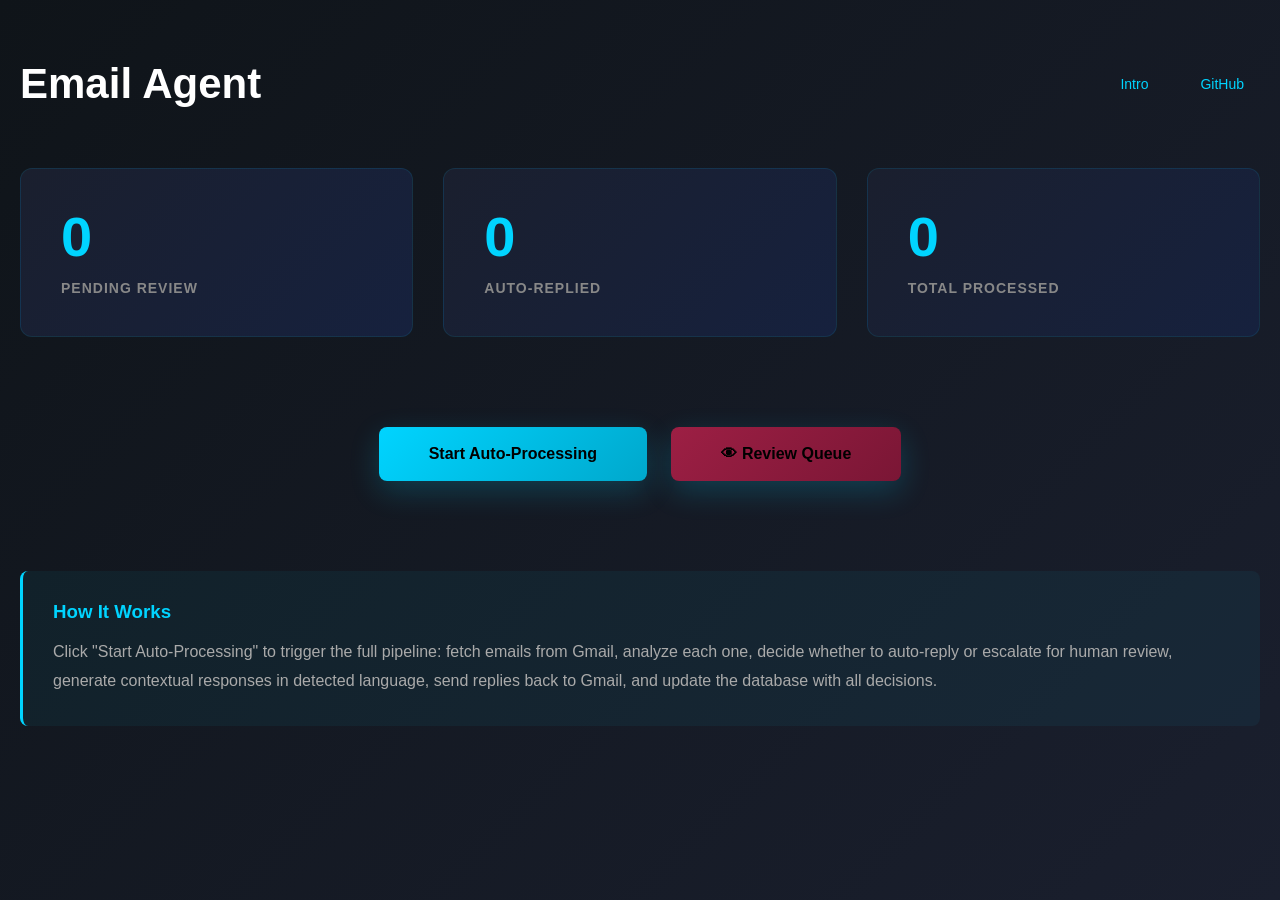
==== src/dashboard/templates/index.html @ 974480d1 "Add Review Queue button to dashboard" ====
<!DOCTYPE html>
<html>
<head>
    <title>Email Agent Dashboard</title>
    <style>
        * { margin: 0; padding: 0; box-sizing: border-box; }
        body { font-family: -apple-system, BlinkMacSystemFont, 'Segoe UI', sans-serif; background: linear-gradient(135deg, #0f1419 0%, #1a1f2e 100%); color: #e0e0e0; min-height: 100vh; }
        .container { max-width: 1400px; margin: 0 auto; padding: 60px 20px; }
        .header { display: flex; justify-content: space-between; align-items: center; margin-bottom: 60px; }
        h1 { font-size: 42px; font-weight: 700; color: #fff; }
        .nav { display: flex; gap: 20px; }
        .nav a { color: #00d4ff; text-decoration: none; font-size: 14px; font-weight: 500; padding: 8px 16px; border-radius: 4px; transition: 0.2s; }
        .nav a:hover { background: rgba(0, 212, 255, 0.1); }
        .stats { display: grid; grid-template-columns: repeat(auto-fit, minmax(300px, 1fr)); gap: 30px; margin: 50px 0; }
        .stat-card { background: linear-gradient(135deg, #1a1f2e 0%, #16213e 100%); padding: 40px; border-radius: 12px; border: 1px solid rgba(0, 212, 255, 0.1); transition: 0.3s; cursor: pointer; }
        .stat-card:hover { transform: translateY(-5px); border-color: rgba(0, 212, 255, 0.3); box-shadow: 0 20px 40px rgba(0, 212, 255, 0.1); }
        .stat-number { font-size: 56px; font-weight: 700; color: #00d4ff; line-height: 1; margin-bottom: 15px; }
        .stat-label { font-size: 14px; color: #888; text-transform: uppercase; letter-spacing: 1px; font-weight: 600; }
        .action-section { text-align: center; margin: 80px 0; }
        .button { display: inline-block; padding: 18px 50px; background: linear-gradient(135deg, #00d4ff 0%, #00a8cc 100%); color: #000; text-decoration: none; border-radius: 8px; font-weight: 700; font-size: 16px; cursor: pointer; border: none; transition: 0.3s; box-shadow: 0 10px 30px rgba(0, 212, 255, 0.2); margin: 10px; }
        .button:hover { transform: translateY(-2px); box-shadow: 0 15px 40px rgba(0, 212, 255, 0.3); }
        .button:active { transform: translateY(0); }
        .button.secondary { background: linear-gradient(135deg, #9d1f44 0%, #7a1635 100%); }
        .button.secondary:hover { box-shadow: 0 15px 40px rgba(157, 31, 68, 0.3); }
        .status { margin-top: 30px; padding: 20px; background: rgba(0, 212, 255, 0.1); border-radius: 8px; color: #00d4ff; display: none; border-left: 3px solid #00d4ff; }
        .status.show { display: block; animation: slideIn 0.3s ease; }
        @keyframes slideIn { from { opacity: 0; transform: translateY(-10px); } to { opacity: 1; transform: translateY(0); } }
        .info { background: rgba(0, 212, 255, 0.05); padding: 30px; border-radius: 8px; margin: 60px 0; border-left: 3px solid #00d4ff; }
        .info h3 { color: #00d4ff; margin-bottom: 15px; }
        .info p { color: #aaa; line-height: 1.8; }
    </style>
</head>
<body>
    <div class="container">
        <div class="header">
            <h1>Email Agent</h1>
            <div class="nav">
                <a href="/">Intro</a>
                <a href="https://github.com/AdrianPovestca/companymind-ai" target="_blank">GitHub</a>
            </div>
        </div>

        <div class="stats">
            <div class="stat-card">
                <div class="stat-number" id="pending">0</div>
                <div class="stat-label">Pending Review</div>
            </div>
            <div class="stat-card">
                <div class="stat-number" id="auto">0</div>
                <div class="stat-label">Auto-Replied</div>
            </div>
            <div class="stat-card">
                <div class="stat-number" id="total">0</div>
                <div class="stat-label">Total Processed</div>
            </div>
        </div>

        <div class="action-section">
            <button class="button" id="btn" onclick="process()">Start Auto-Processing</button>
            <a href="/review" class="button secondary">👁 Review Queue</a>
            <div class="status" id="status"></div>
        </div>

        <div class="info">
            <h3>How It Works</h3>
            <p>Click "Start Auto-Processing" to trigger the full pipeline: fetch emails from Gmail, analyze each one, decide whether to auto-reply or escalate for human review, generate contextual responses in detected language, send replies back to Gmail, and update the database with all decisions.</p>
        </div>
    </div>

    <script>
        function process() {
            const btn = document.getElementById('btn');
            const status = document.getElementById('status');
            
            btn.disabled = true;
            btn.textContent = 'Processing...';
            status.className = 'status show';
            status.textContent = 'Processing emails...';
            
            fetch('/api/process-emails', {method: 'POST'})
                .then(r => r.json())
                .then(d => {
                    status.textContent = (d.message || d.error) + ' Refreshing stats...';
                    setTimeout(() => {
                        btn.textContent = 'Start Auto-Processing';
                        btn.disabled = false;
                        loadStats();
                        setTimeout(() => status.className = 'status', 2000);
                    }, 1500);
                })
                .catch(e => {
                    status.textContent = 'Error: ' + e;
                    btn.disabled = false;
                    btn.textContent = 'Start Auto-Processing';
                });
        }
        
        function loadStats() {
            fetch('/api/stats')
                .then(r => r.json())
                .then(d => {
                    document.getElementById('pending').textContent = d.pending;
                    document.getElementById('auto').textContent = d.auto_replied;
                    document.getElementById('total').textContent = d.total;
                });
        }
        
        loadStats();
        setInterval(loadStats, 5000);
    </script>
</body>
</html>
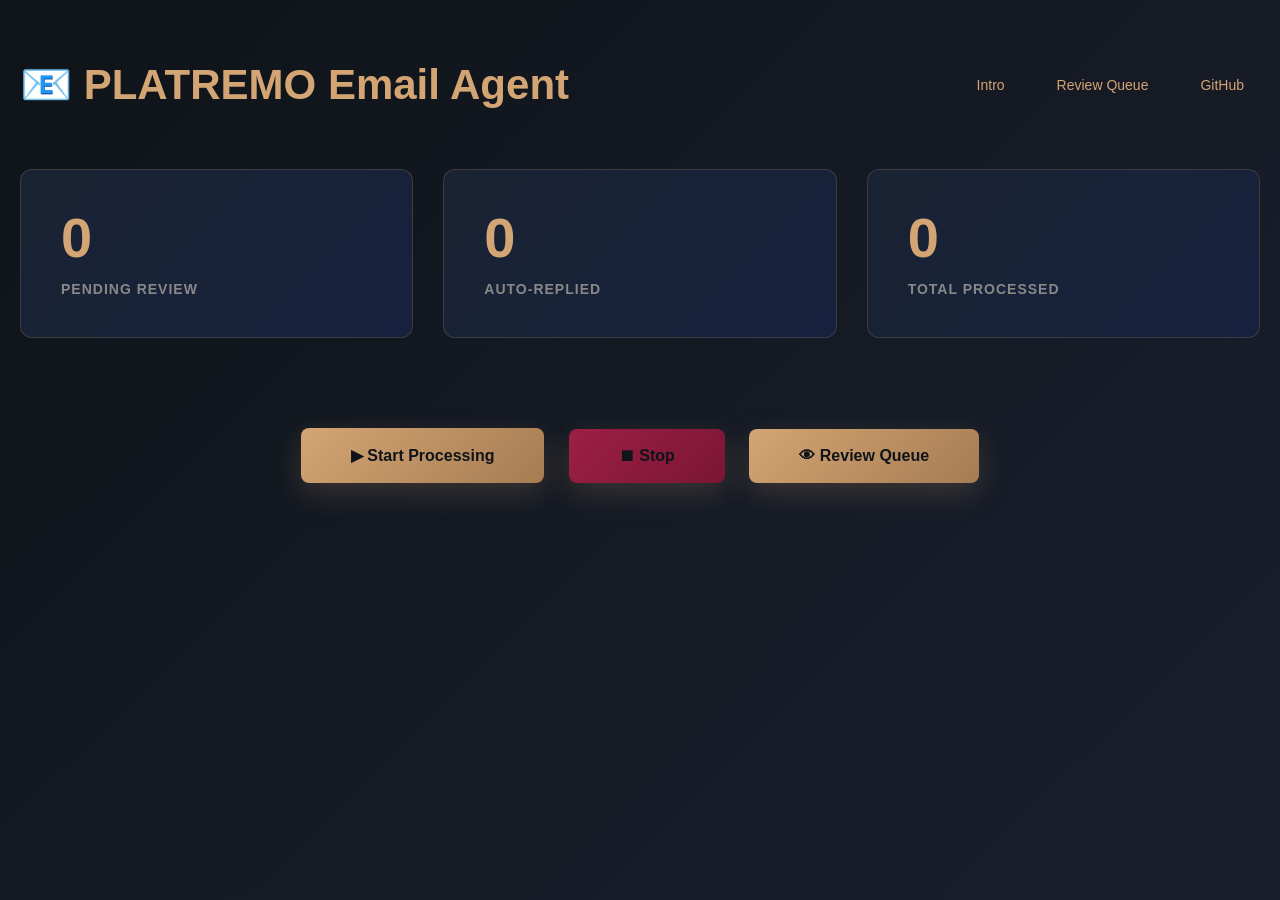
==== commit 9783ae43: "Update index.html" ====
--- a/src/dashboard/templates/index.html
+++ b/src/dashboard/templates/index.html
@@ -7,35 +7,31 @@
         body { font-family: -apple-system, BlinkMacSystemFont, 'Segoe UI', sans-serif; background: linear-gradient(135deg, #0f1419 0%, #1a1f2e 100%); color: #e0e0e0; min-height: 100vh; }
         .container { max-width: 1400px; margin: 0 auto; padding: 60px 20px; }
         .header { display: flex; justify-content: space-between; align-items: center; margin-bottom: 60px; }
-        h1 { font-size: 42px; font-weight: 700; color: #fff; }
+        h1 { font-size: 42px; font-weight: 700; color: #d4a574; }
         .nav { display: flex; gap: 20px; }
-        .nav a { color: #00d4ff; text-decoration: none; font-size: 14px; font-weight: 500; padding: 8px 16px; border-radius: 4px; transition: 0.2s; }
-        .nav a:hover { background: rgba(0, 212, 255, 0.1); }
+        .nav a { color: #d4a574; text-decoration: none; font-size: 14px; font-weight: 500; padding: 8px 16px; border-radius: 4px; transition: 0.2s; }
+        .nav a:hover { background: rgba(212, 165, 116, 0.1); }
         .stats { display: grid; grid-template-columns: repeat(auto-fit, minmax(300px, 1fr)); gap: 30px; margin: 50px 0; }
-        .stat-card { background: linear-gradient(135deg, #1a1f2e 0%, #16213e 100%); padding: 40px; border-radius: 12px; border: 1px solid rgba(0, 212, 255, 0.1); transition: 0.3s; cursor: pointer; }
-        .stat-card:hover { transform: translateY(-5px); border-color: rgba(0, 212, 255, 0.3); box-shadow: 0 20px 40px rgba(0, 212, 255, 0.1); }
-        .stat-number { font-size: 56px; font-weight: 700; color: #00d4ff; line-height: 1; margin-bottom: 15px; }
+        .stat-card { background: linear-gradient(135deg, #1a2332 0%, #16213e 100%); padding: 40px; border-radius: 12px; border: 1px solid rgba(212, 165, 116, 0.2); transition: 0.3s; }
+        .stat-card:hover { transform: translateY(-5px); border-color: rgba(212, 165, 116, 0.5); box-shadow: 0 20px 40px rgba(212, 165, 116, 0.1); }
+        .stat-number { font-size: 56px; font-weight: 700; color: #d4a574; line-height: 1; margin-bottom: 15px; }
         .stat-label { font-size: 14px; color: #888; text-transform: uppercase; letter-spacing: 1px; font-weight: 600; }
         .action-section { text-align: center; margin: 80px 0; }
-        .button { display: inline-block; padding: 18px 50px; background: linear-gradient(135deg, #00d4ff 0%, #00a8cc 100%); color: #000; text-decoration: none; border-radius: 8px; font-weight: 700; font-size: 16px; cursor: pointer; border: none; transition: 0.3s; box-shadow: 0 10px 30px rgba(0, 212, 255, 0.2); margin: 10px; }
-        .button:hover { transform: translateY(-2px); box-shadow: 0 15px 40px rgba(0, 212, 255, 0.3); }
-        .button:active { transform: translateY(0); }
-        .button.secondary { background: linear-gradient(135deg, #9d1f44 0%, #7a1635 100%); }
-        .button.secondary:hover { box-shadow: 0 15px 40px rgba(157, 31, 68, 0.3); }
-        .status { margin-top: 30px; padding: 20px; background: rgba(0, 212, 255, 0.1); border-radius: 8px; color: #00d4ff; display: none; border-left: 3px solid #00d4ff; }
+        .button { display: inline-block; padding: 18px 50px; background: linear-gradient(135deg, #d4a574 0%, #a67c52 100%); color: #0f1419; text-decoration: none; border-radius: 8px; font-weight: 700; font-size: 16px; cursor: pointer; border: none; transition: 0.3s; box-shadow: 0 10px 30px rgba(212, 165, 116, 0.2); margin: 10px; }
+        .button:hover { transform: translateY(-2px); box-shadow: 0 15px 40px rgba(212, 165, 116, 0.3); }
+        .button.danger { background: linear-gradient(135deg, #9d1f44 0%, #7a1635 100%); }
+        .status { margin-top: 30px; padding: 20px; background: rgba(212, 165, 116, 0.1); border-radius: 8px; color: #d4a574; display: none; border-left: 3px solid #d4a574; }
         .status.show { display: block; animation: slideIn 0.3s ease; }
         @keyframes slideIn { from { opacity: 0; transform: translateY(-10px); } to { opacity: 1; transform: translateY(0); } }
-        .info { background: rgba(0, 212, 255, 0.05); padding: 30px; border-radius: 8px; margin: 60px 0; border-left: 3px solid #00d4ff; }
-        .info h3 { color: #00d4ff; margin-bottom: 15px; }
-        .info p { color: #aaa; line-height: 1.8; }
     </style>
 </head>
 <body>
     <div class="container">
         <div class="header">
-            <h1>Email Agent</h1>
+            <h1>📧 PLATREMO Email Agent</h1>
             <div class="nav">
                 <a href="/">Intro</a>
+                <a href="/review">Review Queue</a>
                 <a href="https://github.com/AdrianPovestca/companymind-ai" target="_blank">GitHub</a>
             </div>
         </div>
@@ -56,14 +52,10 @@
         </div>
 
         <div class="action-section">
-            <button class="button" id="btn" onclick="process()">Start Auto-Processing</button>
-            <a href="/review" class="button secondary">👁 Review Queue</a>
+            <button class="button" id="btn" onclick="process()">▶ Start Processing</button>
+            <button class="button danger" onclick="alert('Scheduler runs 24/7 on Railway')">⏹ Stop</button>
+            <a href="/review" class="button">👁 Review Queue</a>
             <div class="status" id="status"></div>
-        </div>
-
-        <div class="info">
-            <h3>How It Works</h3>
-            <p>Click "Start Auto-Processing" to trigger the full pipeline: fetch emails from Gmail, analyze each one, decide whether to auto-reply or escalate for human review, generate contextual responses in detected language, send replies back to Gmail, and update the database with all decisions.</p>
         </div>
     </div>
 
@@ -71,40 +63,34 @@
         function process() {
             const btn = document.getElementById('btn');
             const status = document.getElementById('status');
-            
             btn.disabled = true;
-            btn.textContent = 'Processing...';
+            btn.textContent = '⏳ Processing...';
             status.className = 'status show';
             status.textContent = 'Processing emails...';
-            
             fetch('/api/process-emails', {method: 'POST'})
                 .then(r => r.json())
                 .then(d => {
-                    status.textContent = (d.message || d.error) + ' Refreshing stats...';
+                    status.textContent = '✅ Done!';
                     setTimeout(() => {
-                        btn.textContent = 'Start Auto-Processing';
+                        btn.textContent = '▶ Start Processing';
                         btn.disabled = false;
                         loadStats();
                         setTimeout(() => status.className = 'status', 2000);
                     }, 1500);
                 })
                 .catch(e => {
-                    status.textContent = 'Error: ' + e;
+                    status.textContent = '❌ Error';
                     btn.disabled = false;
-                    btn.textContent = 'Start Auto-Processing';
+                    btn.textContent = '▶ Start Processing';
                 });
         }
-        
         function loadStats() {
-            fetch('/api/stats')
-                .then(r => r.json())
-                .then(d => {
-                    document.getElementById('pending').textContent = d.pending;
-                    document.getElementById('auto').textContent = d.auto_replied;
-                    document.getElementById('total').textContent = d.total;
-                });
+            fetch('/api/stats').then(r => r.json()).then(d => {
+                document.getElementById('pending').textContent = d.pending;
+                document.getElementById('auto').textContent = d.auto_replied;
+                document.getElementById('total').textContent = d.total;
+            });
         }
-        
         loadStats();
         setInterval(loadStats, 5000);
     </script>
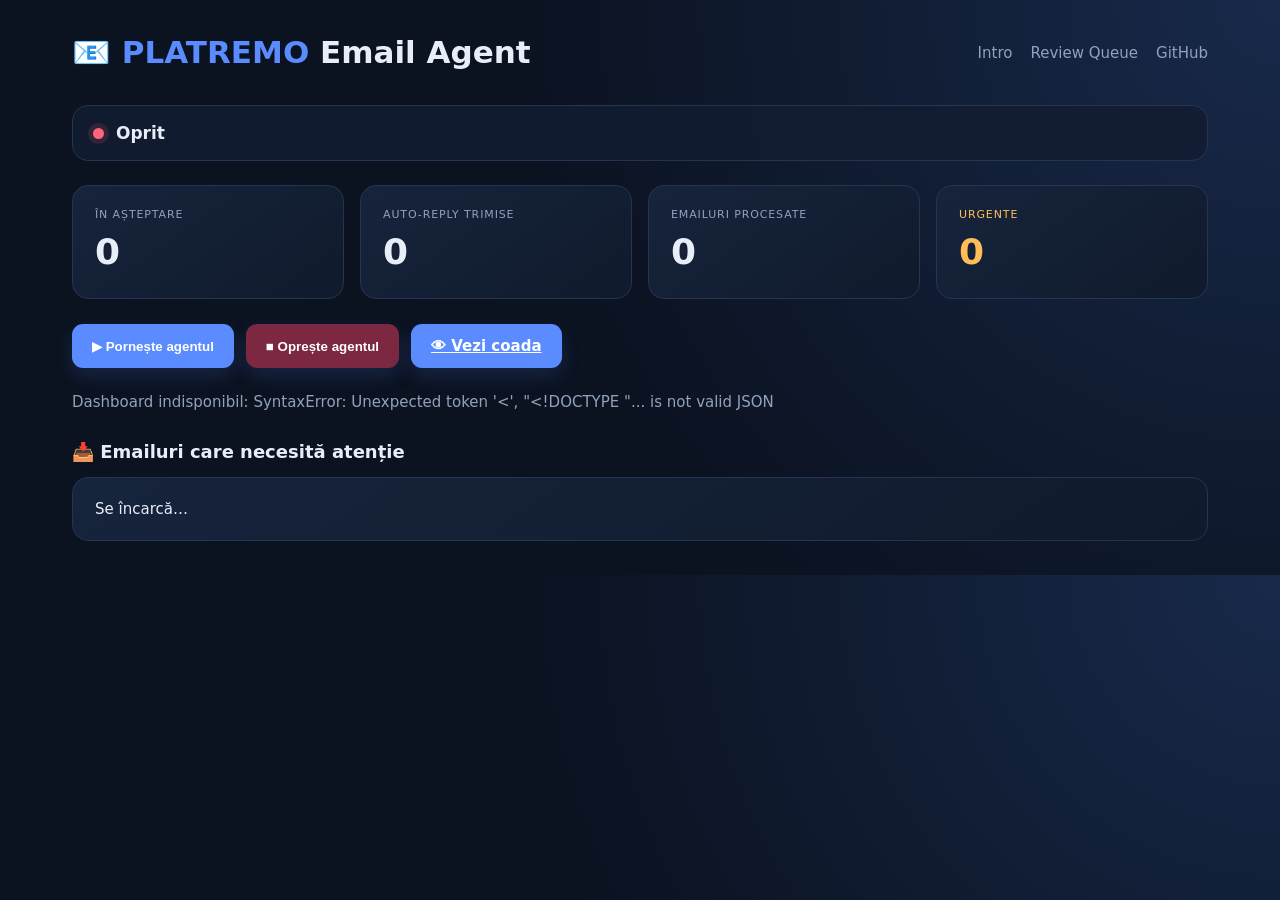
==== commit 80db1c47: "Improve email agent controls, filtering, stats, and urgent notifications" ====
--- a/src/dashboard/templates/index.html
+++ b/src/dashboard/templates/index.html
@@ -1,98 +1,18 @@
-<!DOCTYPE html>
-<html>
+<!doctype html>
+<html lang="ro">
 <head>
-    <title>Email Agent Dashboard</title>
-    <style>
-        * { margin: 0; padding: 0; box-sizing: border-box; }
-        body { font-family: -apple-system, BlinkMacSystemFont, 'Segoe UI', sans-serif; background: linear-gradient(135deg, #0f1419 0%, #1a1f2e 100%); color: #e0e0e0; min-height: 100vh; }
-        .container { max-width: 1400px; margin: 0 auto; padding: 60px 20px; }
-        .header { display: flex; justify-content: space-between; align-items: center; margin-bottom: 60px; }
-        h1 { font-size: 42px; font-weight: 700; color: #d4a574; }
-        .nav { display: flex; gap: 20px; }
-        .nav a { color: #d4a574; text-decoration: none; font-size: 14px; font-weight: 500; padding: 8px 16px; border-radius: 4px; transition: 0.2s; }
-        .nav a:hover { background: rgba(212, 165, 116, 0.1); }
-        .stats { display: grid; grid-template-columns: repeat(auto-fit, minmax(300px, 1fr)); gap: 30px; margin: 50px 0; }
-        .stat-card { background: linear-gradient(135deg, #1a2332 0%, #16213e 100%); padding: 40px; border-radius: 12px; border: 1px solid rgba(212, 165, 116, 0.2); transition: 0.3s; }
-        .stat-card:hover { transform: translateY(-5px); border-color: rgba(212, 165, 116, 0.5); box-shadow: 0 20px 40px rgba(212, 165, 116, 0.1); }
-        .stat-number { font-size: 56px; font-weight: 700; color: #d4a574; line-height: 1; margin-bottom: 15px; }
-        .stat-label { font-size: 14px; color: #888; text-transform: uppercase; letter-spacing: 1px; font-weight: 600; }
-        .action-section { text-align: center; margin: 80px 0; }
-        .button { display: inline-block; padding: 18px 50px; background: linear-gradient(135deg, #d4a574 0%, #a67c52 100%); color: #0f1419; text-decoration: none; border-radius: 8px; font-weight: 700; font-size: 16px; cursor: pointer; border: none; transition: 0.3s; box-shadow: 0 10px 30px rgba(212, 165, 116, 0.2); margin: 10px; }
-        .button:hover { transform: translateY(-2px); box-shadow: 0 15px 40px rgba(212, 165, 116, 0.3); }
-        .button.danger { background: linear-gradient(135deg, #9d1f44 0%, #7a1635 100%); }
-        .status { margin-top: 30px; padding: 20px; background: rgba(212, 165, 116, 0.1); border-radius: 8px; color: #d4a574; display: none; border-left: 3px solid #d4a574; }
-        .status.show { display: block; animation: slideIn 0.3s ease; }
-        @keyframes slideIn { from { opacity: 0; transform: translateY(-10px); } to { opacity: 1; transform: translateY(0); } }
-    </style>
-</head>
-<body>
-    <div class="container">
-        <div class="header">
-            <h1>📧 PLATREMO Email Agent</h1>
-            <div class="nav">
-                <a href="/">Intro</a>
-                <a href="/review">Review Queue</a>
-                <a href="https://github.com/AdrianPovestca/companymind-ai" target="_blank">GitHub</a>
-            </div>
-        </div>
-
-        <div class="stats">
-            <div class="stat-card">
-                <div class="stat-number" id="pending">0</div>
-                <div class="stat-label">Pending Review</div>
-            </div>
-            <div class="stat-card">
-                <div class="stat-number" id="auto">0</div>
-                <div class="stat-label">Auto-Replied</div>
-            </div>
-            <div class="stat-card">
-                <div class="stat-number" id="total">0</div>
-                <div class="stat-label">Total Processed</div>
-            </div>
-        </div>
-
-        <div class="action-section">
-            <button class="button" id="btn" onclick="process()">▶ Start Processing</button>
-            <button class="button danger" onclick="alert('Scheduler runs 24/7 on Railway')">⏹ Stop</button>
-            <a href="/review" class="button">👁 Review Queue</a>
-            <div class="status" id="status"></div>
-        </div>
-    </div>
-
-    <script>
-        function process() {
-            const btn = document.getElementById('btn');
-            const status = document.getElementById('status');
-            btn.disabled = true;
-            btn.textContent = '⏳ Processing...';
-            status.className = 'status show';
-            status.textContent = 'Processing emails...';
-            fetch('/api/process-emails', {method: 'POST'})
-                .then(r => r.json())
-                .then(d => {
-                    status.textContent = '✅ Done!';
-                    setTimeout(() => {
-                        btn.textContent = '▶ Start Processing';
-                        btn.disabled = false;
-                        loadStats();
-                        setTimeout(() => status.className = 'status', 2000);
-                    }, 1500);
-                })
-                .catch(e => {
-                    status.textContent = '❌ Error';
-                    btn.disabled = false;
-                    btn.textContent = '▶ Start Processing';
-                });
-        }
-        function loadStats() {
-            fetch('/api/stats').then(r => r.json()).then(d => {
-                document.getElementById('pending').textContent = d.pending;
-                document.getElementById('auto').textContent = d.auto_replied;
-                document.getElementById('total').textContent = d.total;
-            });
-        }
-        loadStats();
-        setInterval(loadStats, 5000);
-    </script>
-</body>
-</html>
+<meta charset="utf-8"><meta name="viewport" content="width=device-width,initial-scale=1">
+<title>PLATREMO · Email Agent</title>
+<style>
+:root{--bg:#0b1220;--card:#121d31;--line:#243452;--text:#e8eef9;--muted:#91a2bd;--blue:#5b8cff;--green:#23c483;--red:#ff647c;--amber:#ffbd59}*{box-sizing:border-box}body{margin:0;background:radial-gradient(circle at top right,#18294a,#0b1220 55%);color:var(--text);font:15px Inter,system-ui,sans-serif}.wrap{max-width:1180px;margin:auto;padding:34px 22px}.top{display:flex;justify-content:space-between;align-items:center;gap:20px;margin-bottom:34px}h1{margin:0;font-size:31px}h1 span{color:var(--blue)}.nav a{color:var(--muted);text-decoration:none;margin-left:18px}.statusbar{display:flex;align-items:center;gap:12px;background:rgba(18,29,49,.86);border:1px solid var(--line);border-radius:16px;padding:17px 20px;margin-bottom:24px}.dot{width:11px;height:11px;border-radius:50%;background:var(--red);box-shadow:0 0 0 5px #ff647c22}.dot.on{background:var(--green);box-shadow:0 0 0 5px #23c48322}.statusbar strong{font-size:17px}.statusbar small{color:var(--muted);margin-left:auto}.stats{display:grid;grid-template-columns:repeat(4,1fr);gap:16px}.card{background:linear-gradient(145deg,#16243c,#101a2c);border:1px solid var(--line);border-radius:16px;padding:22px}.num{font-size:36px;font-weight:750;margin:10px 0 4px}.label{color:var(--muted);text-transform:uppercase;letter-spacing:.08em;font-size:11px}.actions{display:flex;gap:12px;flex-wrap:wrap;margin:25px 0}.btn{border:0;border-radius:11px;padding:13px 20px;color:white;font-weight:700;cursor:pointer;background:var(--blue);box-shadow:0 8px 20px #5b8cff2a}.btn.stop{background:#7b2840}.btn:disabled{opacity:.5;cursor:not-allowed}.notice{min-height:24px;color:var(--muted);margin:8px 0}.panel{margin-top:24px}.panel h2{font-size:18px}.email{padding:15px 0;border-bottom:1px solid var(--line);display:flex;justify-content:space-between;gap:20px}.email b{display:block}.email span{color:var(--muted);font-size:13px}.urgent{color:var(--amber)}@media(max-width:700px){.top{align-items:flex-start;flex-direction:column}.nav a{margin:0 14px 0 0}.stats{grid-template-columns:repeat(2,1fr)}.email{display:block}}
+</style></head>
+<body><main class="wrap"><header class="top"><h1>📧 <span>PLATREMO</span> Email Agent</h1><nav class="nav"><a href="/intro">Intro</a><a href="/review">Review Queue</a><a href="https://github.com/AdrianPovestca/companymind-ai">GitHub</a></nav></header>
+<section class="statusbar"><i class="dot" id="dot"></i><strong id="agent-status">Oprit</strong><small id="last-run"></small></section>
+<section class="stats"><div class="card"><div class="label">În așteptare</div><div class="num" id="pending">0</div></div><div class="card"><div class="label">Auto-reply trimise</div><div class="num" id="auto">0</div></div><div class="card"><div class="label">Emailuri procesate</div><div class="num" id="total">0</div></div><div class="card"><div class="label urgent">Urgente</div><div class="num urgent" id="urgent">0</div></div></section>
+<div class="actions"><button class="btn" id="start" onclick="startAgent()">▶ Pornește agentul</button><button class="btn stop" id="stop" onclick="stopAgent()">■ Oprește agentul</button><a class="btn" href="/review">👁 Vezi coada</a></div><div class="notice" id="notice">Agentul este oprit. Promoțiile sunt ignorate automat.</div>
+<section class="panel"><h2>📥 Emailuri care necesită atenție</h2><div id="emails"><div class="card">Se încarcă…</div></div></section></main>
+<script>
+const $=id=>document.getElementById(id);async function api(url,opt){const r=await fetch(url,opt);return r.json()}
+async function refresh(){try{const [s,a,e]=await Promise.all([api('/api/agent/status'),api('/api/stats'),api('/api/pending-emails')]);$('agent-status').textContent=s.status;$('dot').classList.toggle('on',s.running);$('last-run').textContent=s.last_run?'Ultima rundă: '+s.last_run:'';$('start').disabled=s.running;$('stop').disabled=!s.running;$('pending').textContent=a.pending;$('auto').textContent=a.auto_replied;$('total').textContent=a.total;$('urgent').textContent=a.urgent;if(s.last_error)$('notice').textContent='⚠️ '+s.last_error;$('emails').innerHTML=e.length?e.map(x=>`<div class="email"><div><b>${escapeHtml(x.subject||'(fără subiect)')}</b><span>${escapeHtml(x.sender||'')}</span></div><span class="urgent">Necesită atenție</span></div>`).join(''):'<div class="card">✅ Nicio solicitare urgentă sau de review.</div>'}catch(err){$('notice').textContent='Dashboard indisponibil: '+err}}
+function escapeHtml(v){return String(v).replace(/[&<>"]/g,c=>({'&':'&amp;','<':'&lt;','>':'&gt;','"':'&quot;'}[c]))}async function startAgent(){ $('notice').textContent='Pornesc agentul…';await api('/api/agent/start',{method:'POST'});refresh()}async function stopAgent(){ $('notice').textContent='Oprire în curs…';await api('/api/agent/stop',{method:'POST'});refresh()}refresh();setInterval(refresh,4000);
+</script></body></html>
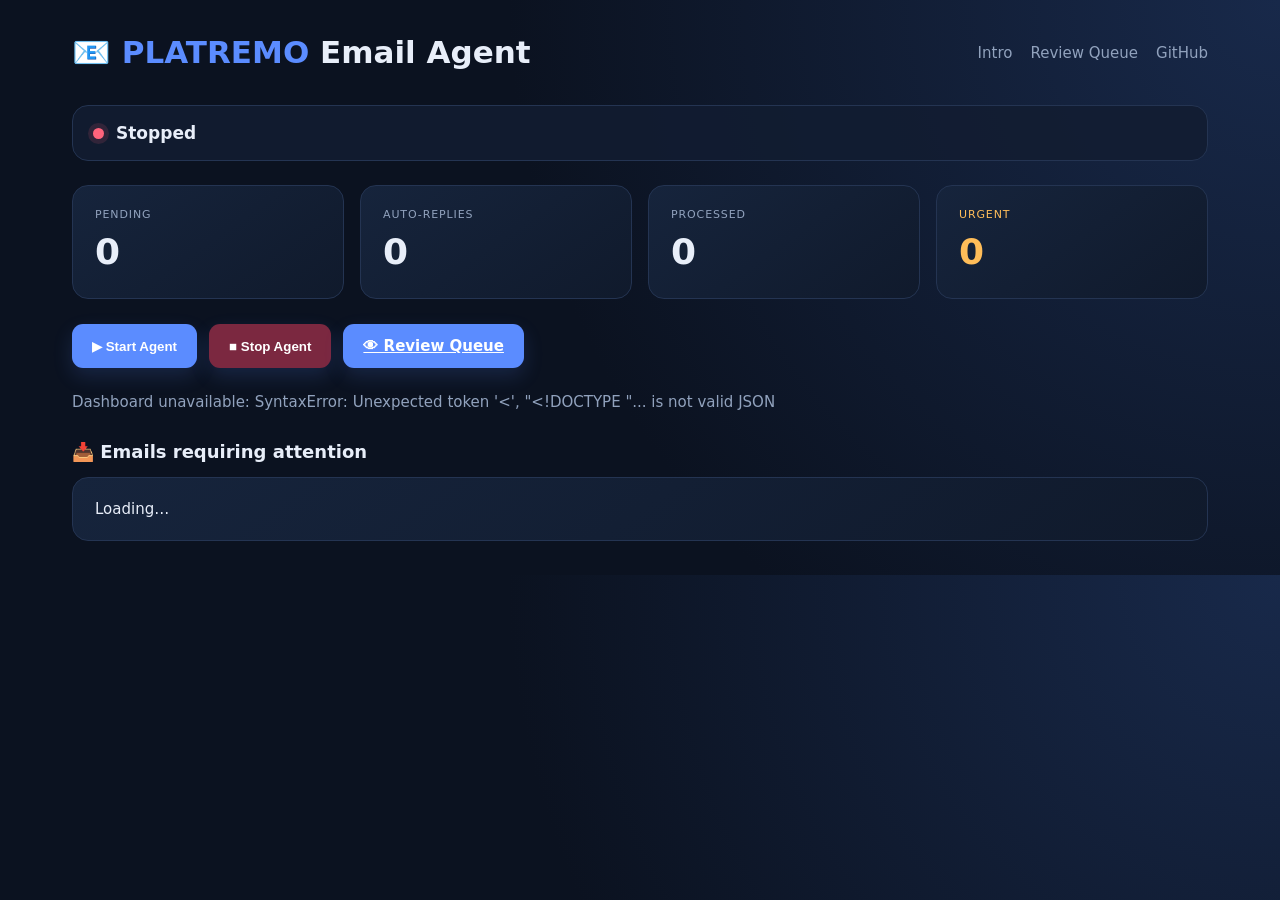
==== commit 87bb3a35: "Translate dashboard labels to English and keep the Render fix in place" ====
--- a/src/dashboard/templates/index.html
+++ b/src/dashboard/templates/index.html
@@ -1,5 +1,5 @@
 <!doctype html>
-<html lang="ro">
+<html lang="en">
 <head>
 <meta charset="utf-8"><meta name="viewport" content="width=device-width,initial-scale=1">
 <title>PLATREMO · Email Agent</title>
@@ -7,12 +7,12 @@
 :root{--bg:#0b1220;--card:#121d31;--line:#243452;--text:#e8eef9;--muted:#91a2bd;--blue:#5b8cff;--green:#23c483;--red:#ff647c;--amber:#ffbd59}*{box-sizing:border-box}body{margin:0;background:radial-gradient(circle at top right,#18294a,#0b1220 55%);color:var(--text);font:15px Inter,system-ui,sans-serif}.wrap{max-width:1180px;margin:auto;padding:34px 22px}.top{display:flex;justify-content:space-between;align-items:center;gap:20px;margin-bottom:34px}h1{margin:0;font-size:31px}h1 span{color:var(--blue)}.nav a{color:var(--muted);text-decoration:none;margin-left:18px}.statusbar{display:flex;align-items:center;gap:12px;background:rgba(18,29,49,.86);border:1px solid var(--line);border-radius:16px;padding:17px 20px;margin-bottom:24px}.dot{width:11px;height:11px;border-radius:50%;background:var(--red);box-shadow:0 0 0 5px #ff647c22}.dot.on{background:var(--green);box-shadow:0 0 0 5px #23c48322}.statusbar strong{font-size:17px}.statusbar small{color:var(--muted);margin-left:auto}.stats{display:grid;grid-template-columns:repeat(4,1fr);gap:16px}.card{background:linear-gradient(145deg,#16243c,#101a2c);border:1px solid var(--line);border-radius:16px;padding:22px}.num{font-size:36px;font-weight:750;margin:10px 0 4px}.label{color:var(--muted);text-transform:uppercase;letter-spacing:.08em;font-size:11px}.actions{display:flex;gap:12px;flex-wrap:wrap;margin:25px 0}.btn{border:0;border-radius:11px;padding:13px 20px;color:white;font-weight:700;cursor:pointer;background:var(--blue);box-shadow:0 8px 20px #5b8cff2a}.btn.stop{background:#7b2840}.btn:disabled{opacity:.5;cursor:not-allowed}.notice{min-height:24px;color:var(--muted);margin:8px 0}.panel{margin-top:24px}.panel h2{font-size:18px}.email{padding:15px 0;border-bottom:1px solid var(--line);display:flex;justify-content:space-between;gap:20px}.email b{display:block}.email span{color:var(--muted);font-size:13px}.urgent{color:var(--amber)}@media(max-width:700px){.top{align-items:flex-start;flex-direction:column}.nav a{margin:0 14px 0 0}.stats{grid-template-columns:repeat(2,1fr)}.email{display:block}}
 </style></head>
 <body><main class="wrap"><header class="top"><h1>📧 <span>PLATREMO</span> Email Agent</h1><nav class="nav"><a href="/intro">Intro</a><a href="/review">Review Queue</a><a href="https://github.com/AdrianPovestca/companymind-ai">GitHub</a></nav></header>
-<section class="statusbar"><i class="dot" id="dot"></i><strong id="agent-status">Oprit</strong><small id="last-run"></small></section>
-<section class="stats"><div class="card"><div class="label">În așteptare</div><div class="num" id="pending">0</div></div><div class="card"><div class="label">Auto-reply trimise</div><div class="num" id="auto">0</div></div><div class="card"><div class="label">Emailuri procesate</div><div class="num" id="total">0</div></div><div class="card"><div class="label urgent">Urgente</div><div class="num urgent" id="urgent">0</div></div></section>
-<div class="actions"><button class="btn" id="start" onclick="startAgent()">▶ Pornește agentul</button><button class="btn stop" id="stop" onclick="stopAgent()">■ Oprește agentul</button><a class="btn" href="/review">👁 Vezi coada</a></div><div class="notice" id="notice">Agentul este oprit. Promoțiile sunt ignorate automat.</div>
-<section class="panel"><h2>📥 Emailuri care necesită atenție</h2><div id="emails"><div class="card">Se încarcă…</div></div></section></main>
+<section class="statusbar"><i class="dot" id="dot"></i><strong id="agent-status">Stopped</strong><small id="last-run"></small></section>
+<section class="stats"><div class="card"><div class="label">Pending</div><div class="num" id="pending">0</div></div><div class="card"><div class="label">Auto-replies</div><div class="num" id="auto">0</div></div><div class="card"><div class="label">Processed</div><div class="num" id="total">0</div></div><div class="card"><div class="label urgent">Urgent</div><div class="num urgent" id="urgent">0</div></div></section>
+<div class="actions"><button class="btn" id="start" onclick="startAgent()">▶ Start Agent</button><button class="btn stop" id="stop" onclick="stopAgent()">■ Stop Agent</button><a class="btn" href="/review">👁 Review Queue</a></div><div class="notice" id="notice">The agent is stopped. Promotions are ignored automatically.</div>
+<section class="panel"><h2>📥 Emails requiring attention</h2><div id="emails"><div class="card">Loading…</div></div></section></main>
 <script>
 const $=id=>document.getElementById(id);async function api(url,opt){const r=await fetch(url,opt);return r.json()}
-async function refresh(){try{const [s,a,e]=await Promise.all([api('/api/agent/status'),api('/api/stats'),api('/api/pending-emails')]);$('agent-status').textContent=s.status;$('dot').classList.toggle('on',s.running);$('last-run').textContent=s.last_run?'Ultima rundă: '+s.last_run:'';$('start').disabled=s.running;$('stop').disabled=!s.running;$('pending').textContent=a.pending;$('auto').textContent=a.auto_replied;$('total').textContent=a.total;$('urgent').textContent=a.urgent;if(s.last_error)$('notice').textContent='⚠️ '+s.last_error;$('emails').innerHTML=e.length?e.map(x=>`<div class="email"><div><b>${escapeHtml(x.subject||'(fără subiect)')}</b><span>${escapeHtml(x.sender||'')}</span></div><span class="urgent">Necesită atenție</span></div>`).join(''):'<div class="card">✅ Nicio solicitare urgentă sau de review.</div>'}catch(err){$('notice').textContent='Dashboard indisponibil: '+err}}
-function escapeHtml(v){return String(v).replace(/[&<>"]/g,c=>({'&':'&amp;','<':'&lt;','>':'&gt;','"':'&quot;'}[c]))}async function startAgent(){ $('notice').textContent='Pornesc agentul…';await api('/api/agent/start',{method:'POST'});refresh()}async function stopAgent(){ $('notice').textContent='Oprire în curs…';await api('/api/agent/stop',{method:'POST'});refresh()}refresh();setInterval(refresh,4000);
+async function refresh(){try{const [s,a,e]=await Promise.all([api('/api/agent/status'),api('/api/stats'),api('/api/pending-emails')]);$('agent-status').textContent=s.status;$('dot').classList.toggle('on',s.running);$('last-run').textContent=s.last_run?'Last run: '+s.last_run:'';$('start').disabled=s.running;$('stop').disabled=!s.running;$('pending').textContent=a.pending;$('auto').textContent=a.auto_replied;$('total').textContent=a.total;$('urgent').textContent=a.urgent;if(s.last_error)$('notice').textContent='⚠️ '+s.last_error;$('emails').innerHTML=e.length?e.map(x=>`<div class="email"><div><b>${escapeHtml(x.subject||'(no subject)')}</b><span>${escapeHtml(x.sender||'')}</span></div><span class="urgent">Needs attention</span></div>`).join(''):'<div class="card">✅ No urgent or review-required emails.</div>'}catch(err){$('notice').textContent='Dashboard unavailable: '+err}}
+function escapeHtml(v){return String(v).replace(/[&<>\"]/g,c=>({'&':'&amp;','<':'&lt;','>':'&gt;','"':'&quot;'}[c]))}async function startAgent(){ $('notice').textContent='Starting agent…';await api('/api/agent/start',{method:'POST'});refresh()}async function stopAgent(){ $('notice').textContent='Stopping…';await api('/api/agent/stop',{method:'POST'});refresh()}refresh();setInterval(refresh,4000);
 </script></body></html>
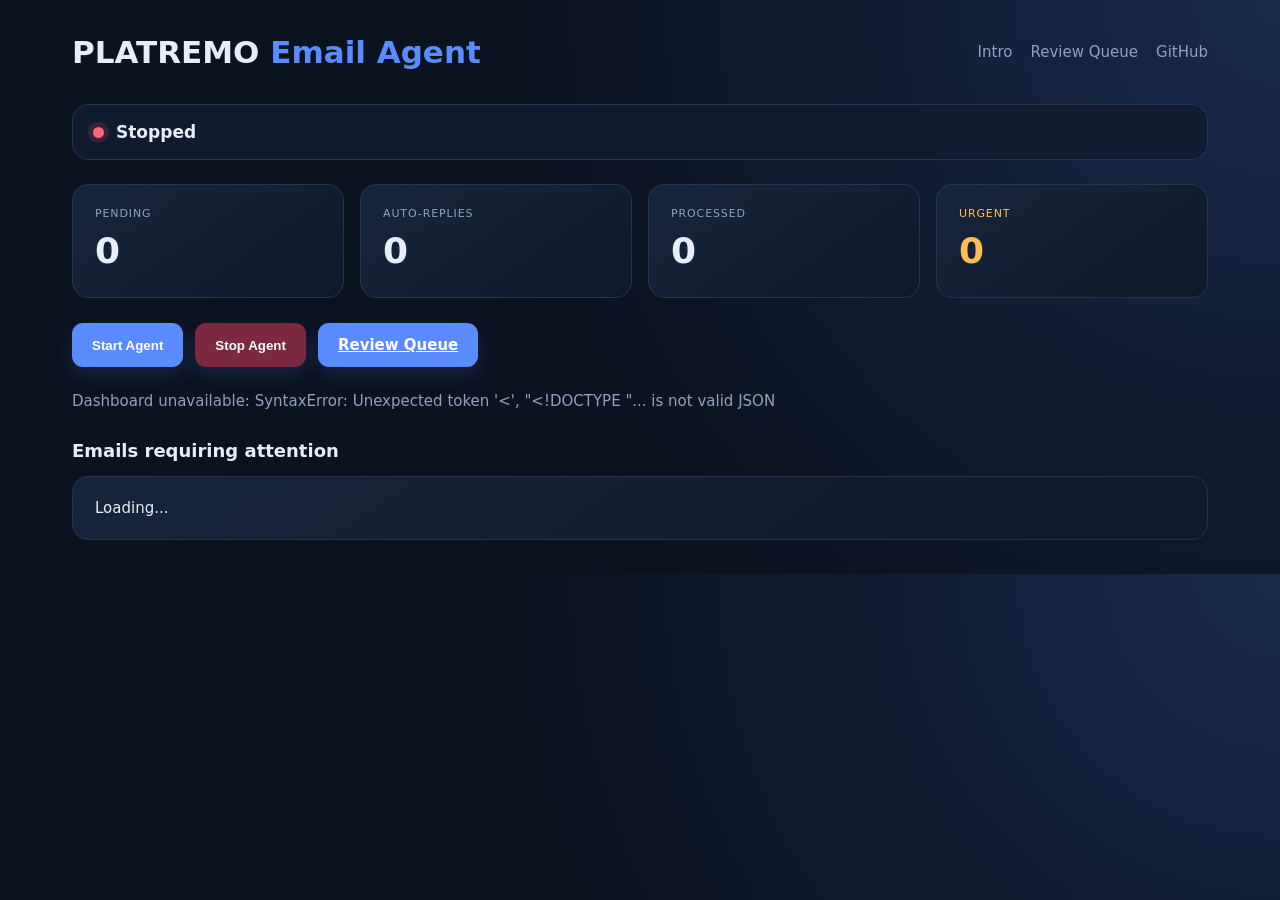
==== commit 8fa93784: "Refactor email agent dashboard HTML structure Updated the HTML structure and modified the status mes" ====
--- a/src/dashboard/templates/index.html
+++ b/src/dashboard/templates/index.html
@@ -6,13 +6,13 @@
 <style>
 :root{--bg:#0b1220;--card:#121d31;--line:#243452;--text:#e8eef9;--muted:#91a2bd;--blue:#5b8cff;--green:#23c483;--red:#ff647c;--amber:#ffbd59}*{box-sizing:border-box}body{margin:0;background:radial-gradient(circle at top right,#18294a,#0b1220 55%);color:var(--text);font:15px Inter,system-ui,sans-serif}.wrap{max-width:1180px;margin:auto;padding:34px 22px}.top{display:flex;justify-content:space-between;align-items:center;gap:20px;margin-bottom:34px}h1{margin:0;font-size:31px}h1 span{color:var(--blue)}.nav a{color:var(--muted);text-decoration:none;margin-left:18px}.statusbar{display:flex;align-items:center;gap:12px;background:rgba(18,29,49,.86);border:1px solid var(--line);border-radius:16px;padding:17px 20px;margin-bottom:24px}.dot{width:11px;height:11px;border-radius:50%;background:var(--red);box-shadow:0 0 0 5px #ff647c22}.dot.on{background:var(--green);box-shadow:0 0 0 5px #23c48322}.statusbar strong{font-size:17px}.statusbar small{color:var(--muted);margin-left:auto}.stats{display:grid;grid-template-columns:repeat(4,1fr);gap:16px}.card{background:linear-gradient(145deg,#16243c,#101a2c);border:1px solid var(--line);border-radius:16px;padding:22px}.num{font-size:36px;font-weight:750;margin:10px 0 4px}.label{color:var(--muted);text-transform:uppercase;letter-spacing:.08em;font-size:11px}.actions{display:flex;gap:12px;flex-wrap:wrap;margin:25px 0}.btn{border:0;border-radius:11px;padding:13px 20px;color:white;font-weight:700;cursor:pointer;background:var(--blue);box-shadow:0 8px 20px #5b8cff2a}.btn.stop{background:#7b2840}.btn:disabled{opacity:.5;cursor:not-allowed}.notice{min-height:24px;color:var(--muted);margin:8px 0}.panel{margin-top:24px}.panel h2{font-size:18px}.email{padding:15px 0;border-bottom:1px solid var(--line);display:flex;justify-content:space-between;gap:20px}.email b{display:block}.email span{color:var(--muted);font-size:13px}.urgent{color:var(--amber)}@media(max-width:700px){.top{align-items:flex-start;flex-direction:column}.nav a{margin:0 14px 0 0}.stats{grid-template-columns:repeat(2,1fr)}.email{display:block}}
 </style></head>
-<body><main class="wrap"><header class="top"><h1>📧 <span>PLATREMO</span> Email Agent</h1><nav class="nav"><a href="/intro">Intro</a><a href="/review">Review Queue</a><a href="https://github.com/AdrianPovestca/companymind-ai">GitHub</a></nav></header>
+<body><main class="wrap"><header class="top"><h1>PLATREMO <span>Email Agent</span></h1><nav class="nav"><a href="/intro">Intro</a><a href="/review">Review Queue</a><a href="https://github.com/AdrianPovestca/companymind-ai">GitHub</a></nav></header>
 <section class="statusbar"><i class="dot" id="dot"></i><strong id="agent-status">Stopped</strong><small id="last-run"></small></section>
 <section class="stats"><div class="card"><div class="label">Pending</div><div class="num" id="pending">0</div></div><div class="card"><div class="label">Auto-replies</div><div class="num" id="auto">0</div></div><div class="card"><div class="label">Processed</div><div class="num" id="total">0</div></div><div class="card"><div class="label urgent">Urgent</div><div class="num urgent" id="urgent">0</div></div></section>
-<div class="actions"><button class="btn" id="start" onclick="startAgent()">▶ Start Agent</button><button class="btn stop" id="stop" onclick="stopAgent()">■ Stop Agent</button><a class="btn" href="/review">👁 Review Queue</a></div><div class="notice" id="notice">The agent is stopped. Promotions are ignored automatically.</div>
-<section class="panel"><h2>📥 Emails requiring attention</h2><div id="emails"><div class="card">Loading…</div></div></section></main>
+<div class="actions"><button class="btn" id="start" onclick="startAgent()">Start Agent</button><button class="btn stop" id="stop" onclick="stopAgent()">Stop Agent</button><a class="btn" href="/review">Review Queue</a></div><div class="notice" id="notice">Agent is stopped.</div>
+<section class="panel"><h2>Emails requiring attention</h2><div id="emails"><div class="card">Loading...</div></div></section></main>
 <script>
 const $=id=>document.getElementById(id);async function api(url,opt){const r=await fetch(url,opt);return r.json()}
-async function refresh(){try{const [s,a,e]=await Promise.all([api('/api/agent/status'),api('/api/stats'),api('/api/pending-emails')]);$('agent-status').textContent=s.status;$('dot').classList.toggle('on',s.running);$('last-run').textContent=s.last_run?'Last run: '+s.last_run:'';$('start').disabled=s.running;$('stop').disabled=!s.running;$('pending').textContent=a.pending;$('auto').textContent=a.auto_replied;$('total').textContent=a.total;$('urgent').textContent=a.urgent;if(s.last_error)$('notice').textContent='⚠️ '+s.last_error;$('emails').innerHTML=e.length?e.map(x=>`<div class="email"><div><b>${escapeHtml(x.subject||'(no subject)')}</b><span>${escapeHtml(x.sender||'')}</span></div><span class="urgent">Needs attention</span></div>`).join(''):'<div class="card">✅ No urgent or review-required emails.</div>'}catch(err){$('notice').textContent='Dashboard unavailable: '+err}}
-function escapeHtml(v){return String(v).replace(/[&<>\"]/g,c=>({'&':'&amp;','<':'&lt;','>':'&gt;','"':'&quot;'}[c]))}async function startAgent(){ $('notice').textContent='Starting agent…';await api('/api/agent/start',{method:'POST'});refresh()}async function stopAgent(){ $('notice').textContent='Stopping…';await api('/api/agent/stop',{method:'POST'});refresh()}refresh();setInterval(refresh,4000);
+async function refresh(){try{const [s,a,e]=await Promise.all([api('/api/agent/status'),api('/api/stats'),api('/api/pending-emails')]);$('agent-status').textContent=s.status;$('dot').classList.toggle('on',s.running);$('last-run').textContent=s.last_run?'Last run: '+s.last_run:'';$('start').disabled=s.running;$('stop').disabled=!s.running;$('pending').textContent=a.pending;$('auto').textContent=a.auto_replied;$('total').textContent=a.total;$('urgent').textContent=a.urgent;if(s.last_error)$('notice').textContent='Error: '+s.last_error;$('emails').innerHTML=e.length?e.map(x=>`<div class="email"><div><b>${escapeHtml(x.subject||'(no subject)')}</b><span>${escapeHtml(x.sender||'')}</span></div><span class="urgent">Attention required</span></div>`).join(''):'<div class="card">No urgent or review-required emails.</div>'}catch(err){$('notice').textContent='Dashboard unavailable: '+err}}
+function escapeHtml(v){return String(v).replace(/[&<>\"]/g,c=>({'&':'&amp;','<':'&lt;','>':'&gt;','"':'&quot;'}[c]))}async function startAgent(){ $('notice').textContent='Starting agent...';await api('/api/agent/start',{method:'POST'});refresh()}async function stopAgent(){ $('notice').textContent='Stopping...';await api('/api/agent/stop',{method:'POST'});refresh()}refresh();setInterval(refresh,4000);
 </script></body></html>
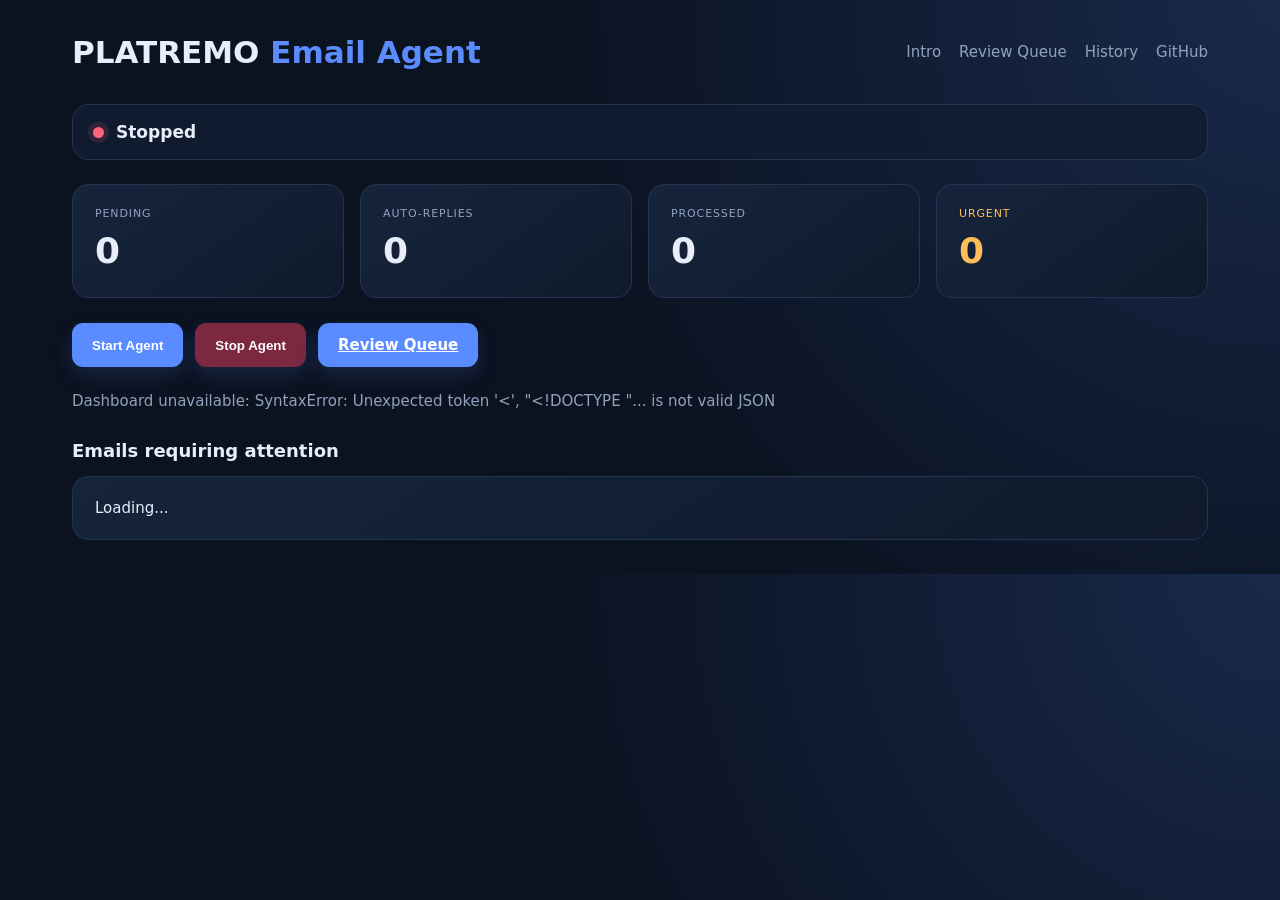
==== commit f995f8d5: "Add History link to navigation in index.html" ====
--- a/src/dashboard/templates/index.html
+++ b/src/dashboard/templates/index.html
@@ -6,7 +6,7 @@
 <style>
 :root{--bg:#0b1220;--card:#121d31;--line:#243452;--text:#e8eef9;--muted:#91a2bd;--blue:#5b8cff;--green:#23c483;--red:#ff647c;--amber:#ffbd59}*{box-sizing:border-box}body{margin:0;background:radial-gradient(circle at top right,#18294a,#0b1220 55%);color:var(--text);font:15px Inter,system-ui,sans-serif}.wrap{max-width:1180px;margin:auto;padding:34px 22px}.top{display:flex;justify-content:space-between;align-items:center;gap:20px;margin-bottom:34px}h1{margin:0;font-size:31px}h1 span{color:var(--blue)}.nav a{color:var(--muted);text-decoration:none;margin-left:18px}.statusbar{display:flex;align-items:center;gap:12px;background:rgba(18,29,49,.86);border:1px solid var(--line);border-radius:16px;padding:17px 20px;margin-bottom:24px}.dot{width:11px;height:11px;border-radius:50%;background:var(--red);box-shadow:0 0 0 5px #ff647c22}.dot.on{background:var(--green);box-shadow:0 0 0 5px #23c48322}.statusbar strong{font-size:17px}.statusbar small{color:var(--muted);margin-left:auto}.stats{display:grid;grid-template-columns:repeat(4,1fr);gap:16px}.card{background:linear-gradient(145deg,#16243c,#101a2c);border:1px solid var(--line);border-radius:16px;padding:22px}.num{font-size:36px;font-weight:750;margin:10px 0 4px}.label{color:var(--muted);text-transform:uppercase;letter-spacing:.08em;font-size:11px}.actions{display:flex;gap:12px;flex-wrap:wrap;margin:25px 0}.btn{border:0;border-radius:11px;padding:13px 20px;color:white;font-weight:700;cursor:pointer;background:var(--blue);box-shadow:0 8px 20px #5b8cff2a}.btn.stop{background:#7b2840}.btn:disabled{opacity:.5;cursor:not-allowed}.notice{min-height:24px;color:var(--muted);margin:8px 0}.panel{margin-top:24px}.panel h2{font-size:18px}.email{padding:15px 0;border-bottom:1px solid var(--line);display:flex;justify-content:space-between;gap:20px}.email b{display:block}.email span{color:var(--muted);font-size:13px}.urgent{color:var(--amber)}@media(max-width:700px){.top{align-items:flex-start;flex-direction:column}.nav a{margin:0 14px 0 0}.stats{grid-template-columns:repeat(2,1fr)}.email{display:block}}
 </style></head>
-<body><main class="wrap"><header class="top"><h1>PLATREMO <span>Email Agent</span></h1><nav class="nav"><a href="/intro">Intro</a><a href="/review">Review Queue</a><a href="https://github.com/AdrianPovestca/companymind-ai">GitHub</a></nav></header>
+<body><main class="wrap"><header class="top"><h1>PLATREMO <span>Email Agent</span></h1><nav class="nav"><a href="/intro">Intro</a><a href="/review">Review Queue</a><a href="/history">History</a><a href="https://github.com/AdrianPovestca/companymind-ai">GitHub</a></nav></header>
 <section class="statusbar"><i class="dot" id="dot"></i><strong id="agent-status">Stopped</strong><small id="last-run"></small></section>
 <section class="stats"><div class="card"><div class="label">Pending</div><div class="num" id="pending">0</div></div><div class="card"><div class="label">Auto-replies</div><div class="num" id="auto">0</div></div><div class="card"><div class="label">Processed</div><div class="num" id="total">0</div></div><div class="card"><div class="label urgent">Urgent</div><div class="num urgent" id="urgent">0</div></div></section>
 <div class="actions"><button class="btn" id="start" onclick="startAgent()">Start Agent</button><button class="btn stop" id="stop" onclick="stopAgent()">Stop Agent</button><a class="btn" href="/review">Review Queue</a></div><div class="notice" id="notice">Agent is stopped.</div>
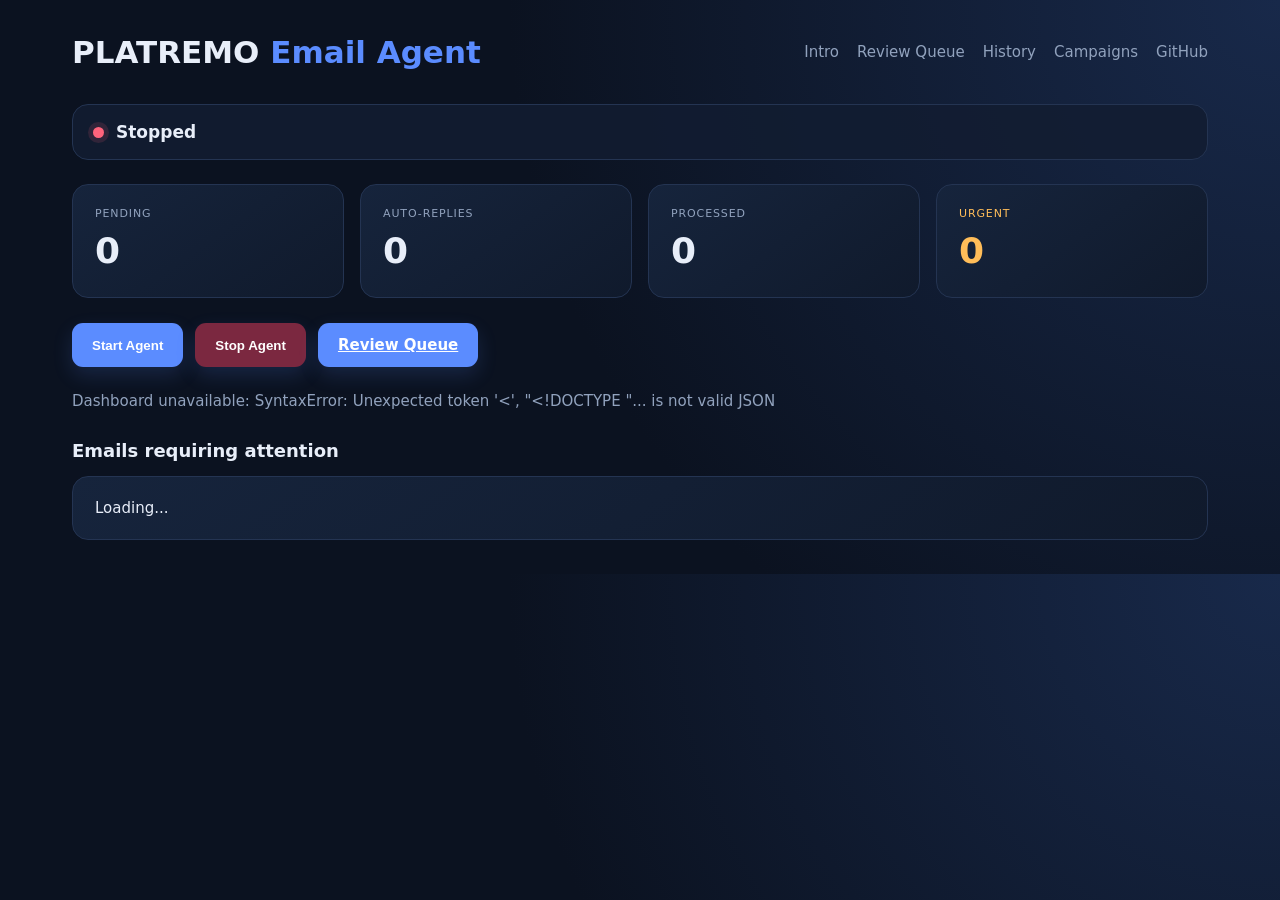
==== commit a07ac78b: "Add 'Campaigns' link to navigation" ====
--- a/src/dashboard/templates/index.html
+++ b/src/dashboard/templates/index.html
@@ -6,7 +6,7 @@
 <style>
 :root{--bg:#0b1220;--card:#121d31;--line:#243452;--text:#e8eef9;--muted:#91a2bd;--blue:#5b8cff;--green:#23c483;--red:#ff647c;--amber:#ffbd59}*{box-sizing:border-box}body{margin:0;background:radial-gradient(circle at top right,#18294a,#0b1220 55%);color:var(--text);font:15px Inter,system-ui,sans-serif}.wrap{max-width:1180px;margin:auto;padding:34px 22px}.top{display:flex;justify-content:space-between;align-items:center;gap:20px;margin-bottom:34px}h1{margin:0;font-size:31px}h1 span{color:var(--blue)}.nav a{color:var(--muted);text-decoration:none;margin-left:18px}.statusbar{display:flex;align-items:center;gap:12px;background:rgba(18,29,49,.86);border:1px solid var(--line);border-radius:16px;padding:17px 20px;margin-bottom:24px}.dot{width:11px;height:11px;border-radius:50%;background:var(--red);box-shadow:0 0 0 5px #ff647c22}.dot.on{background:var(--green);box-shadow:0 0 0 5px #23c48322}.statusbar strong{font-size:17px}.statusbar small{color:var(--muted);margin-left:auto}.stats{display:grid;grid-template-columns:repeat(4,1fr);gap:16px}.card{background:linear-gradient(145deg,#16243c,#101a2c);border:1px solid var(--line);border-radius:16px;padding:22px}.num{font-size:36px;font-weight:750;margin:10px 0 4px}.label{color:var(--muted);text-transform:uppercase;letter-spacing:.08em;font-size:11px}.actions{display:flex;gap:12px;flex-wrap:wrap;margin:25px 0}.btn{border:0;border-radius:11px;padding:13px 20px;color:white;font-weight:700;cursor:pointer;background:var(--blue);box-shadow:0 8px 20px #5b8cff2a}.btn.stop{background:#7b2840}.btn:disabled{opacity:.5;cursor:not-allowed}.notice{min-height:24px;color:var(--muted);margin:8px 0}.panel{margin-top:24px}.panel h2{font-size:18px}.email{padding:15px 0;border-bottom:1px solid var(--line);display:flex;justify-content:space-between;gap:20px}.email b{display:block}.email span{color:var(--muted);font-size:13px}.urgent{color:var(--amber)}@media(max-width:700px){.top{align-items:flex-start;flex-direction:column}.nav a{margin:0 14px 0 0}.stats{grid-template-columns:repeat(2,1fr)}.email{display:block}}
 </style></head>
-<body><main class="wrap"><header class="top"><h1>PLATREMO <span>Email Agent</span></h1><nav class="nav"><a href="/intro">Intro</a><a href="/review">Review Queue</a><a href="/history">History</a><a href="https://github.com/AdrianPovestca/companymind-ai">GitHub</a></nav></header>
+<body><main class="wrap"><header class="top"><h1>PLATREMO <span>Email Agent</span></h1><nav class="nav"><a href="/intro">Intro</a><a href="/review">Review Queue</a><a href="/history">History</a><a href="/campaigns">Campaigns</a><a href="https://github.com/AdrianPovestca/companymind-ai">GitHub</a></nav></header>
 <section class="statusbar"><i class="dot" id="dot"></i><strong id="agent-status">Stopped</strong><small id="last-run"></small></section>
 <section class="stats"><div class="card"><div class="label">Pending</div><div class="num" id="pending">0</div></div><div class="card"><div class="label">Auto-replies</div><div class="num" id="auto">0</div></div><div class="card"><div class="label">Processed</div><div class="num" id="total">0</div></div><div class="card"><div class="label urgent">Urgent</div><div class="num urgent" id="urgent">0</div></div></section>
 <div class="actions"><button class="btn" id="start" onclick="startAgent()">Start Agent</button><button class="btn stop" id="stop" onclick="stopAgent()">Stop Agent</button><a class="btn" href="/review">Review Queue</a></div><div class="notice" id="notice">Agent is stopped.</div>
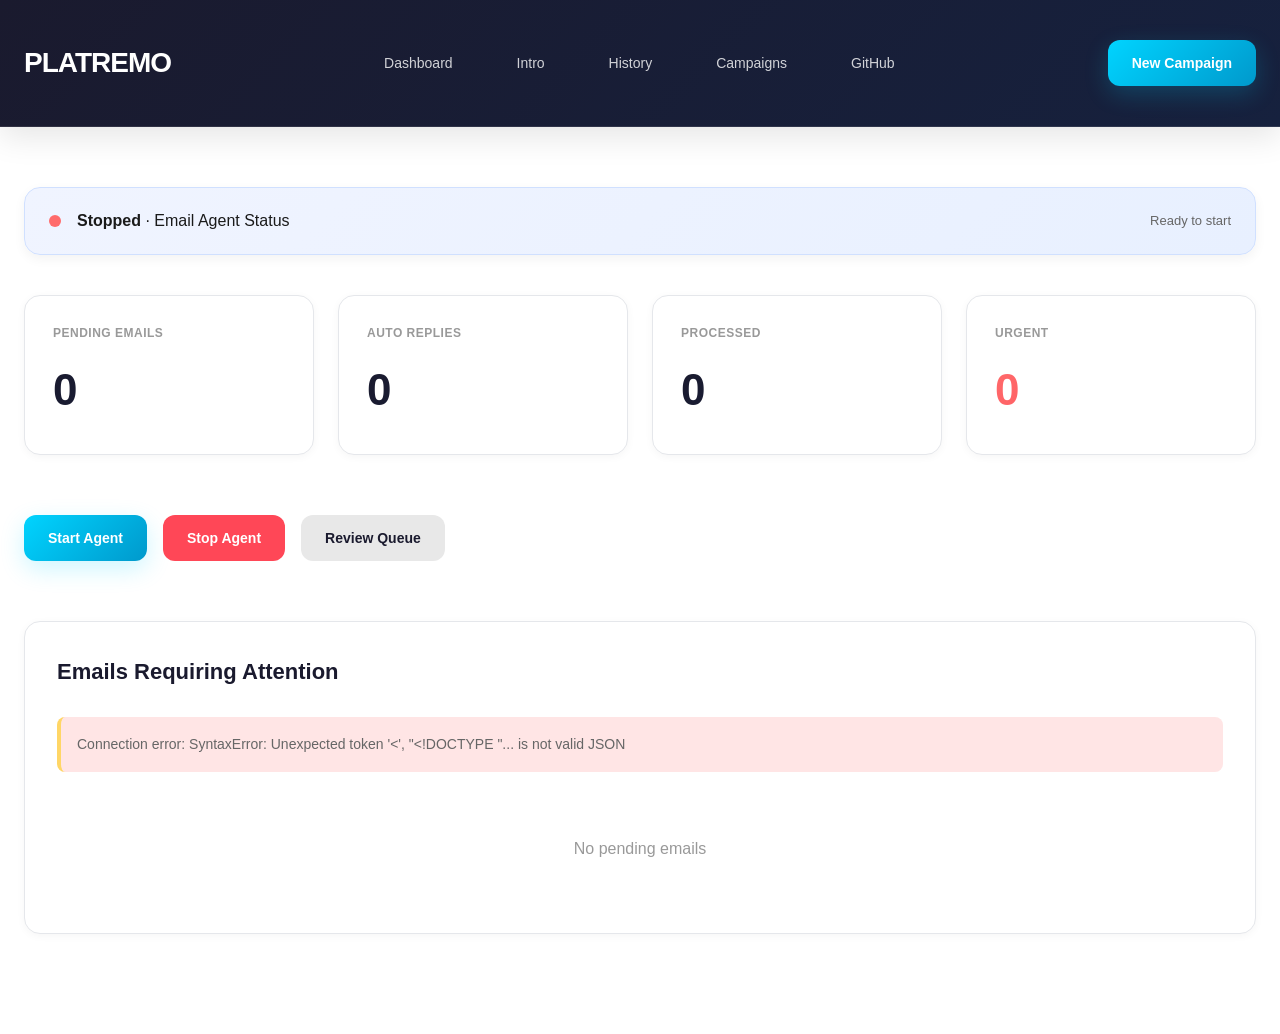
==== commit 31b26242: "Refactor HTML structure and styles for dashboard" ====
--- a/src/dashboard/templates/index.html
+++ b/src/dashboard/templates/index.html
@@ -4,15 +4,28 @@
 <meta charset="utf-8"><meta name="viewport" content="width=device-width,initial-scale=1">
 <title>PLATREMO · Email Agent</title>
 <style>
-:root{--bg:#0b1220;--card:#121d31;--line:#243452;--text:#e8eef9;--muted:#91a2bd;--blue:#5b8cff;--green:#23c483;--red:#ff647c;--amber:#ffbd59}*{box-sizing:border-box}body{margin:0;background:radial-gradient(circle at top right,#18294a,#0b1220 55%);color:var(--text);font:15px Inter,system-ui,sans-serif}.wrap{max-width:1180px;margin:auto;padding:34px 22px}.top{display:flex;justify-content:space-between;align-items:center;gap:20px;margin-bottom:34px}h1{margin:0;font-size:31px}h1 span{color:var(--blue)}.nav a{color:var(--muted);text-decoration:none;margin-left:18px}.statusbar{display:flex;align-items:center;gap:12px;background:rgba(18,29,49,.86);border:1px solid var(--line);border-radius:16px;padding:17px 20px;margin-bottom:24px}.dot{width:11px;height:11px;border-radius:50%;background:var(--red);box-shadow:0 0 0 5px #ff647c22}.dot.on{background:var(--green);box-shadow:0 0 0 5px #23c48322}.statusbar strong{font-size:17px}.statusbar small{color:var(--muted);margin-left:auto}.stats{display:grid;grid-template-columns:repeat(4,1fr);gap:16px}.card{background:linear-gradient(145deg,#16243c,#101a2c);border:1px solid var(--line);border-radius:16px;padding:22px}.num{font-size:36px;font-weight:750;margin:10px 0 4px}.label{color:var(--muted);text-transform:uppercase;letter-spacing:.08em;font-size:11px}.actions{display:flex;gap:12px;flex-wrap:wrap;margin:25px 0}.btn{border:0;border-radius:11px;padding:13px 20px;color:white;font-weight:700;cursor:pointer;background:var(--blue);box-shadow:0 8px 20px #5b8cff2a}.btn.stop{background:#7b2840}.btn:disabled{opacity:.5;cursor:not-allowed}.notice{min-height:24px;color:var(--muted);margin:8px 0}.panel{margin-top:24px}.panel h2{font-size:18px}.email{padding:15px 0;border-bottom:1px solid var(--line);display:flex;justify-content:space-between;gap:20px}.email b{display:block}.email span{color:var(--muted);font-size:13px}.urgent{color:var(--amber)}@media(max-width:700px){.top{align-items:flex-start;flex-direction:column}.nav a{margin:0 14px 0 0}.stats{grid-template-columns:repeat(2,1fr)}.email{display:block}}
+*{margin:0;padding:0;box-sizing:border-box}html{scroll-behavior:smooth}body{font-family:-apple-system,BlinkMacSystemFont,'Segoe UI',Roboto,Oxygen,Ubuntu,Cantarell,sans-serif;background:#ffffff;color:#1a1a1a;line-height:1.6}a{color:inherit;text-decoration:none}.container{max-width:1400px;margin:0 auto;padding:0 24px}header{background:linear-gradient(135deg,#1a1a2e 0%,#16213e 100%);color:white;padding:40px 0;border-bottom:1px solid rgba(255,255,255,.1);box-shadow:0 10px 30px rgba(0,0,0,.1)}.header-content{display:flex;justify-content:space-between;align-items:center;gap:40px}.logo{font-size:28px;font-weight:700;letter-spacing:-1px}h1{font-size:32px;font-weight:600}h1 span{color:#00d4ff;font-weight:700}.nav{display:flex;gap:32px;align-items:center}.nav a{font-size:14px;font-weight:500;opacity:.8;transition:.3s;padding:8px 16px;border-radius:8px}.nav a:hover{opacity:1;background:rgba(255,255,255,.1)}.nav-btns{display:flex;gap:16px}.btn{border:0;padding:12px 24px;border-radius:12px;font-weight:600;cursor:pointer;transition:.3s;font-size:14px}.btn-primary{background:linear-gradient(135deg,#00d4ff 0%,#0099cc 100%);color:white;box-shadow:0 8px 24px rgba(0,212,255,.2)}.btn-primary:hover{transform:translateY(-2px);box-shadow:0 12px 32px rgba(0,212,255,.3)}.btn-danger{background:#ff4757;color:white}.btn-danger:hover{background:#ff3838}.main{padding:60px 0}.status-banner{display:flex;align-items:center;gap:16px;background:linear-gradient(135deg,#f0f4ff 0%,#e8f0ff 100%);border:1px solid #d0e0ff;border-radius:16px;padding:20px 24px;margin-bottom:40px;box-shadow:0 4px 12px rgba(0,0,0,.05)}.status-dot{width:12px;height:12px;border-radius:50%;background:#ff6b6b;animation:pulse 2s infinite}.status-dot.active{background:#51cf66;animation:none}.status-text{flex:1;font-size:16px;font-weight:500}.status-time{font-size:13px;color:#666;font-weight:400}.stats-grid{display:grid;grid-template-columns:repeat(auto-fit,minmax(240px,1fr));gap:24px;margin-bottom:60px}.stat-card{background:white;border:1px solid #e5e7eb;border-radius:16px;padding:28px;box-shadow:0 2px 8px rgba(0,0,0,.04);transition:.3s}.stat-card:hover{box-shadow:0 12px 28px rgba(0,0,0,.08);border-color:#d0e0ff}.stat-label{font-size:12px;font-weight:600;color:#999;text-transform:uppercase;letter-spacing:.5px;margin-bottom:12px}.stat-value{font-size:44px;font-weight:700;background:linear-gradient(135deg,#1a1a2e 0%,#16213e 100%);-webkit-background-clip:text;-webkit-text-fill-color:transparent;background-clip:text}.stat-value.urgent{background:linear-gradient(135deg,#ff6b6b 0%,#ff4757 100%);-webkit-background-clip:text;-webkit-text-fill-color:transparent}.actions{display:flex;gap:16px;margin-bottom:60px;flex-wrap:wrap}.section{background:white;border:1px solid #e5e7eb;border-radius:16px;padding:32px;box-shadow:0 2px 8px rgba(0,0,0,.04);margin-bottom:40px}.section h2{font-size:22px;font-weight:600;margin-bottom:28px;color:#1a1a2e}.section-notice{background:#fff9e6;border-left:4px solid #ffd666;padding:16px;border-radius:8px;margin-bottom:24px;font-size:14px;color:#666}.email-item{padding:16px 0;border-bottom:1px solid #e5e7eb;display:flex;justify-content:space-between;align-items:start;gap:16px}.email-item:last-child{border-bottom:0}.email-info{flex:1}.email-subject{font-weight:600;color:#1a1a2e;margin-bottom:4px;font-size:15px}.email-sender{font-size:13px;color:#999}.email-tag{display:inline-block;background:#fff3cd;color:#856404;padding:4px 12px;border-radius:6px;font-size:12px;font-weight:600;margin-top:8px}@keyframes pulse{0%,100%{opacity:1}50%{opacity:.5}}@media(max-width:768px){header{padding:24px 0}.header-content{flex-direction:column;gap:24px;text-align:center}.nav{flex-direction:column;gap:16px}.stats-grid{grid-template-columns:1fr}.main{padding:40px 0}}
 </style></head>
-<body><main class="wrap"><header class="top"><h1>PLATREMO <span>Email Agent</span></h1><nav class="nav"><a href="/intro">Intro</a><a href="/review">Review Queue</a><a href="/history">History</a><a href="/campaigns">Campaigns</a><a href="https://github.com/AdrianPovestca/companymind-ai">GitHub</a></nav></header>
-<section class="statusbar"><i class="dot" id="dot"></i><strong id="agent-status">Stopped</strong><small id="last-run"></small></section>
-<section class="stats"><div class="card"><div class="label">Pending</div><div class="num" id="pending">0</div></div><div class="card"><div class="label">Auto-replies</div><div class="num" id="auto">0</div></div><div class="card"><div class="label">Processed</div><div class="num" id="total">0</div></div><div class="card"><div class="label urgent">Urgent</div><div class="num urgent" id="urgent">0</div></div></section>
-<div class="actions"><button class="btn" id="start" onclick="startAgent()">Start Agent</button><button class="btn stop" id="stop" onclick="stopAgent()">Stop Agent</button><a class="btn" href="/review">Review Queue</a></div><div class="notice" id="notice">Agent is stopped.</div>
-<section class="panel"><h2>Emails requiring attention</h2><div id="emails"><div class="card">Loading...</div></div></section></main>
+<body>
+<header><div class="container"><div class="header-content"><div><div class="logo">PLATREMO</div></div><nav class="nav"><a href="/dashboard">Dashboard</a><a href="/intro">Intro</a><a href="/history">History</a><a href="/campaigns">Campaigns</a><a href="https://github.com/AdrianPovestca/companymind-ai" target="_blank">GitHub</a></nav><div class="nav-btns"><a href="/campaigns" class="btn btn-primary">New Campaign</a></div></div></div></header>
+
+<main class="main"><div class="container">
+<div class="status-banner"><span class="status-dot" id="dot"></span><div class="status-text"><strong id="agent-status">Stopped</strong> · Email Agent Status</div><div class="status-time" id="last-run">Ready to start</div></div>
+
+<div class="stats-grid"><div class="stat-card"><div class="stat-label">Pending Emails</div><div class="stat-value" id="pending">0</div></div><div class="stat-card"><div class="stat-label">Auto Replies</div><div class="stat-value" id="auto">0</div></div><div class="stat-card"><div class="stat-label">Processed</div><div class="stat-value" id="total">0</div></div><div class="stat-card"><div class="stat-label">Urgent</div><div class="stat-value urgent" id="urgent">0</div></div></div>
+
+<div class="actions"><button class="btn btn-primary" id="start" onclick="startAgent()">Start Agent</button><button class="btn btn-danger" id="stop" onclick="stopAgent()">Stop Agent</button><a href="/review" class="btn" style="background:#e8e8e8;color:#1a1a2e">Review Queue</a></div>
+
+<div class="section"><h2>Emails Requiring Attention</h2><div class="section-notice" id="notice">Agent is stopped. Start it to begin processing emails.</div><div id="emails"><p style="color:#999;text-align:center;padding:40px">No pending emails</p></div></div>
+
+</div></main>
+
 <script>
 const $=id=>document.getElementById(id);async function api(url,opt){const r=await fetch(url,opt);return r.json()}
-async function refresh(){try{const [s,a,e]=await Promise.all([api('/api/agent/status'),api('/api/stats'),api('/api/pending-emails')]);$('agent-status').textContent=s.status;$('dot').classList.toggle('on',s.running);$('last-run').textContent=s.last_run?'Last run: '+s.last_run:'';$('start').disabled=s.running;$('stop').disabled=!s.running;$('pending').textContent=a.pending;$('auto').textContent=a.auto_replied;$('total').textContent=a.total;$('urgent').textContent=a.urgent;if(s.last_error)$('notice').textContent='Error: '+s.last_error;$('emails').innerHTML=e.length?e.map(x=>`<div class="email"><div><b>${escapeHtml(x.subject||'(no subject)')}</b><span>${escapeHtml(x.sender||'')}</span></div><span class="urgent">Attention required</span></div>`).join(''):'<div class="card">No urgent or review-required emails.</div>'}catch(err){$('notice').textContent='Dashboard unavailable: '+err}}
-function escapeHtml(v){return String(v).replace(/[&<>\"]/g,c=>({'&':'&amp;','<':'&lt;','>':'&gt;','"':'&quot;'}[c]))}async function startAgent(){ $('notice').textContent='Starting agent...';await api('/api/agent/start',{method:'POST'});refresh()}async function stopAgent(){ $('notice').textContent='Stopping...';await api('/api/agent/stop',{method:'POST'});refresh()}refresh();setInterval(refresh,4000);
-</script></body></html>
+async function refresh(){try{const [s,a,e]=await Promise.all([api('/api/agent/status'),api('/api/stats'),api('/api/pending-emails')]);$('agent-status').textContent=s.status;const dot=$('dot');dot.classList.toggle('active',s.running);dot.style.background=s.running?'#51cf66':'#ff6b6b';$('last-run').textContent=s.last_run?'Last run: '+s.last_run:'Ready to start';$('start').disabled=s.running;$('stop').disabled=!s.running;$('pending').textContent=a.pending;$('auto').textContent=a.auto_replied;$('total').textContent=a.total;$('urgent').textContent=a.urgent;if(s.last_error){$('notice').textContent='Error: '+s.last_error;$('notice').style.background='#ffe5e5';$('notice').style.borderColor='#ff6b6b';$('notice').style.color='#c41e3a'}else{$('notice').textContent='Agent running. Processing emails...';$('notice').style.background='#e5f9e5';$('notice').style.borderColor='#51cf66';$('notice').style.color='#2b6b2b'}const emailsHtml=e.length?e.map(x=>`<div class="email-item"><div class="email-info"><div class="email-subject">${escapeHtml(x.subject||'(no subject)')}</div><div class="email-sender">From: ${escapeHtml(x.sender||'')}</div><span class="email-tag">Needs Review</span></div></div>`).join(''):'<p style="color:#999;text-align:center;padding:40px">No urgent or review-required emails.</p>';$('emails').innerHTML=emailsHtml}catch(err){$('notice').textContent='Connection error: '+err;$('notice').style.background='#ffe5e5'}}
+function escapeHtml(v){return String(v).replace(/[&<>\"]/g,c=>({'&':'&amp;','<':'&lt;','>':'&gt;','"':'&quot;'}[c]))}
+async function startAgent(){$('notice').textContent='Starting agent...';const r=await api('/api/agent/start',{method:'POST'});if(!r.ok){$('notice').textContent='Error: '+r.error}refresh()}
+async function stopAgent(){$('notice').textContent='Stopping agent...';await api('/api/agent/stop',{method:'POST'});refresh()}
+refresh();setInterval(refresh,4000)
+</script>
+</body></html>
